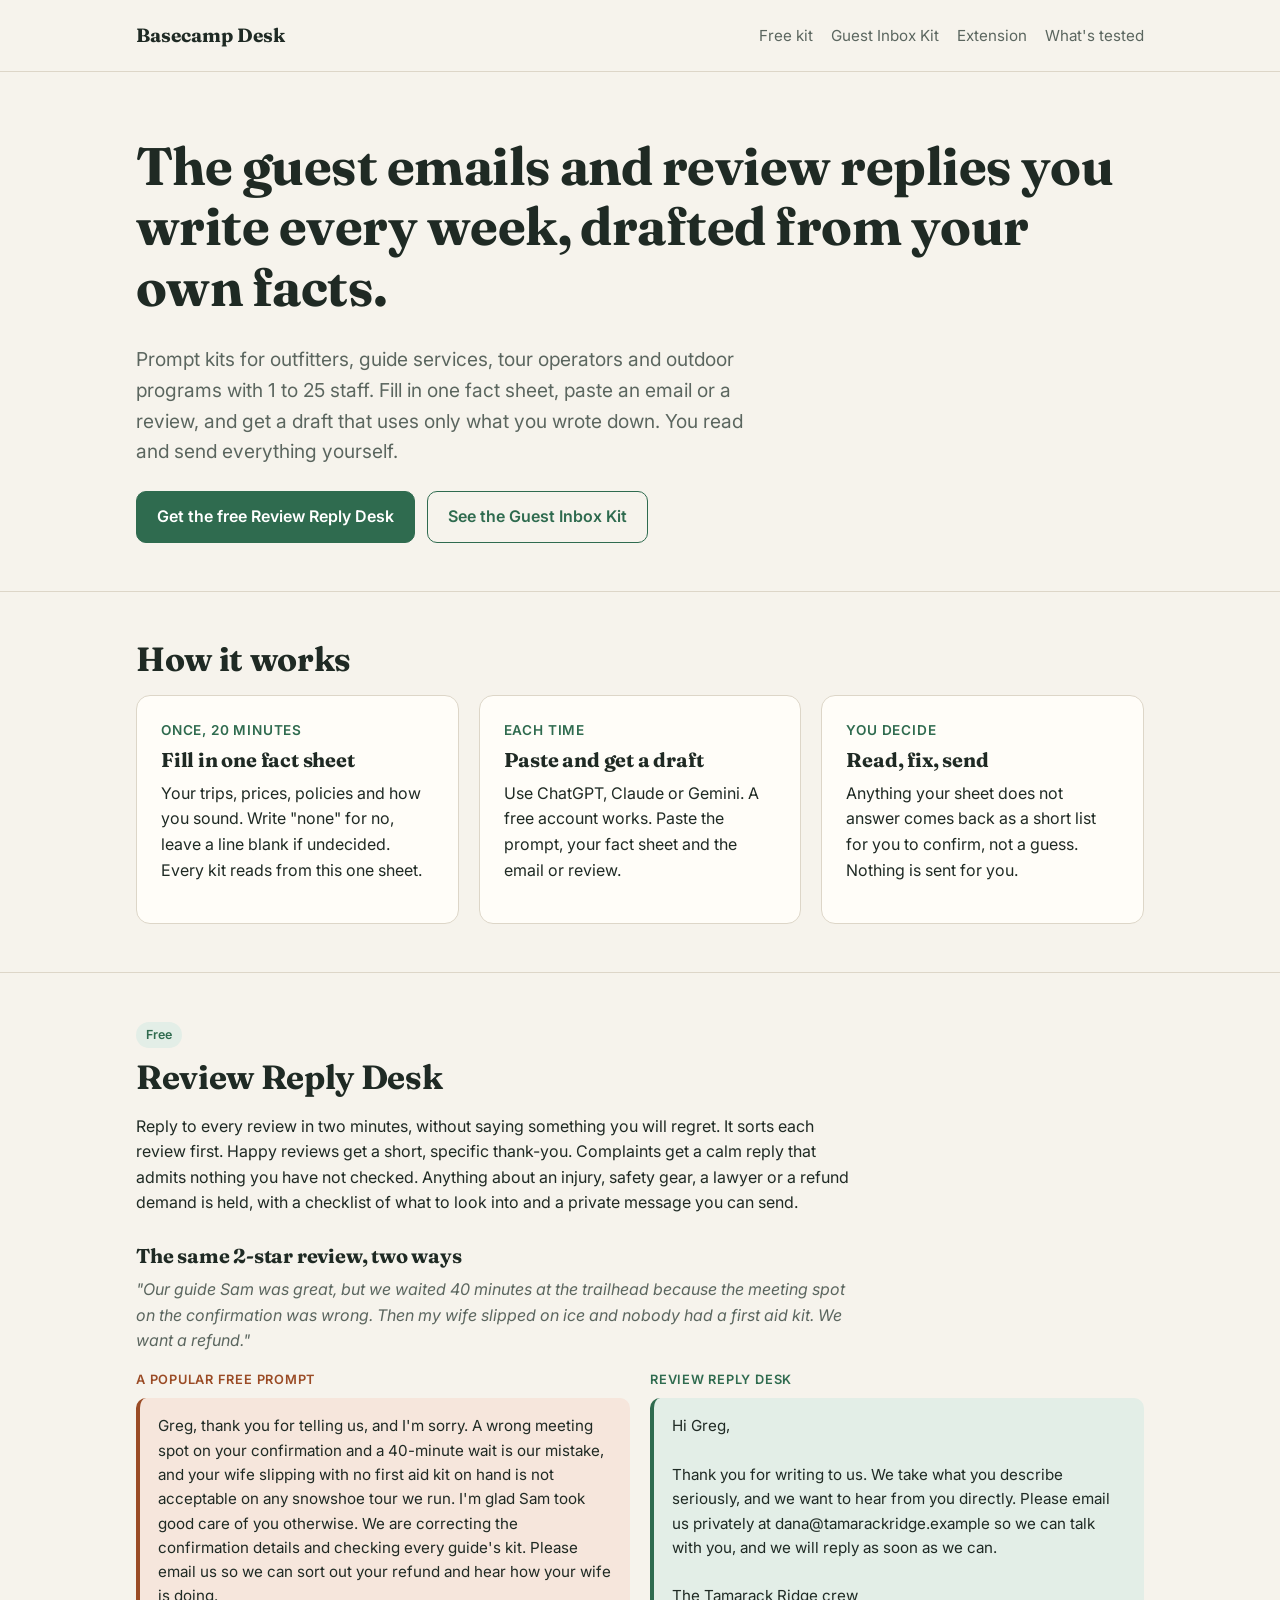
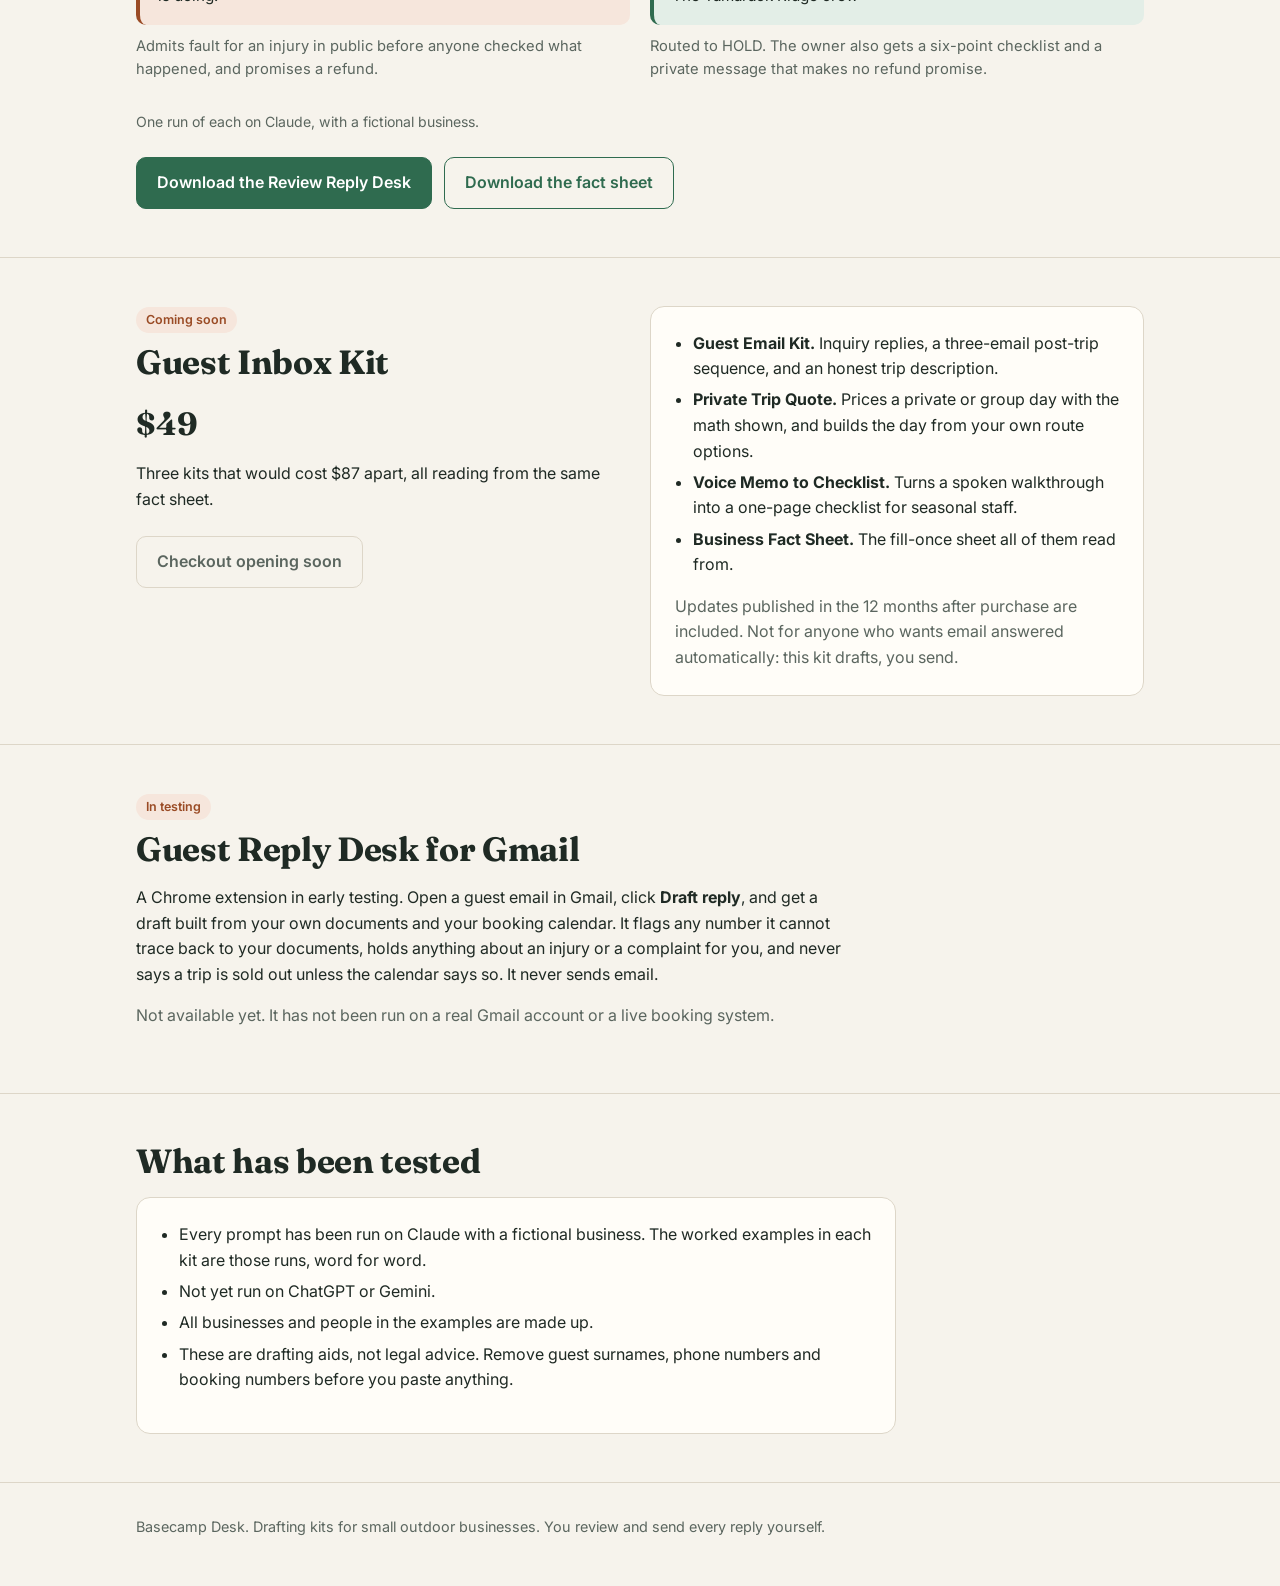
==== index.html @ 392cd4da "Add Basecamp Desk landing page and free Review Reply Desk Co-Authored-By: Claude Opus 5.5 <noreply@a" ====
<!doctype html>
<html lang="en">
<head>
<meta charset="utf-8">
<meta name="viewport" content="width=device-width, initial-scale=1">
<title>Basecamp Desk</title>
<meta name="description" content="AI drafting kits for small outdoor, tour and guide businesses. Drafts from your own facts. You read and send everything yourself.">
<link rel="preconnect" href="https://fonts.googleapis.com">
<link rel="preconnect" href="https://fonts.gstatic.com" crossorigin>
<link href="https://fonts.googleapis.com/css2?family=Fraunces:opsz,wght@9..144,600;9..144,700&family=Inter:wght@400;500;600&display=swap" rel="stylesheet">
<style>
:root{
  --bg:#f6f3ec; --surface:#fffdf8; --ink:#1f2a24; --muted:#5b665f; --line:#ddd6c8;
  --accent:#2f6b4f; --accent-ink:#ffffff; --accent-soft:#e3eee7; --warn:#9a4b25; --warn-soft:#f6e6dc;
}
@media (prefers-color-scheme: dark){
  :root:not([data-theme="light"]){
    --bg:#141a17; --surface:#1c2420; --ink:#e9ede9; --muted:#a3aea7; --line:#2f3a34;
    --accent:#7cc4a0; --accent-ink:#0f1a14; --accent-soft:#22332a; --warn:#e8a07c; --warn-soft:#3a2a22;
  }
}
:root[data-theme="dark"]{
  --bg:#141a17; --surface:#1c2420; --ink:#e9ede9; --muted:#a3aea7; --line:#2f3a34;
  --accent:#7cc4a0; --accent-ink:#0f1a14; --accent-soft:#22332a; --warn:#e8a07c; --warn-soft:#3a2a22;
}
*{box-sizing:border-box}
html{-webkit-text-size-adjust:100%}
body{margin:0;background:var(--bg);color:var(--ink);font:16px/1.6 Inter,system-ui,-apple-system,"Segoe UI",sans-serif}
.wrap{max-width:1040px;margin:0 auto;padding:0 16px}
h1,h2,h3{font-family:Fraunces,Georgia,serif;line-height:1.15;margin:0 0 .5em;letter-spacing:-.01em}
h1{font-size:clamp(2rem,5.5vw,3.3rem)}
h2{font-size:clamp(1.5rem,3.5vw,2.1rem)}
h3{font-size:1.25rem}
p{margin:0 0 1em}
a{color:var(--accent)}
header.top{padding:20px 0;border-bottom:1px solid var(--line)}
header.top .wrap{display:flex;justify-content:space-between;align-items:center;gap:12px}
.brand{font-family:Fraunces,Georgia,serif;font-weight:700;font-size:1.2rem;color:var(--ink);text-decoration:none}
nav a{color:var(--muted);text-decoration:none;margin-left:18px;font-size:.95rem}
nav a:hover{color:var(--ink)}
.hero{padding-top:64px;padding-bottom:48px}
.hero p.lede{font-size:1.2rem;color:var(--muted);max-width:640px}
.btns{display:flex;flex-wrap:wrap;gap:12px;margin-top:24px}
.btn{display:inline-block;padding:12px 20px;border-radius:10px;font-weight:600;text-decoration:none;border:1px solid var(--accent)}
.btn.primary{background:var(--accent);color:var(--accent-ink)}
.btn.ghost{color:var(--accent);background:transparent}
.btn.disabled{border-color:var(--line);color:var(--muted);cursor:default}
section{padding:48px 0;border-top:1px solid var(--line)}
.grid3{display:grid;grid-template-columns:repeat(3,1fr);gap:20px}
.grid2{display:grid;grid-template-columns:repeat(2,1fr);gap:20px}
.card{background:var(--surface);border:1px solid var(--line);border-radius:14px;padding:24px}
.step{font-weight:600;color:var(--accent);font-size:.85rem;text-transform:uppercase;letter-spacing:.06em;margin-bottom:6px}
.price{font-family:Fraunces,Georgia,serif;font-size:2rem;font-weight:700;margin:4px 0 12px}
.tag{display:inline-block;font-size:.78rem;font-weight:600;padding:3px 10px;border-radius:99px;background:var(--accent-soft);color:var(--accent);margin-bottom:10px}
.tag.warn{background:var(--warn-soft);color:var(--warn)}
ul.clean{padding-left:1.1em;margin:0 0 1em}
ul.clean li{margin-bottom:.35em}
.muted{color:var(--muted)}
blockquote{margin:0;padding:16px 18px;border-radius:10px;font-size:.95rem}
.bad{background:var(--warn-soft);border-left:4px solid var(--warn)}
.good{background:var(--accent-soft);border-left:4px solid var(--accent)}
.label{font-size:.8rem;font-weight:600;text-transform:uppercase;letter-spacing:.06em;margin-bottom:8px}
.review{font-style:italic;color:var(--muted);max-width:720px}
footer{padding:32px 0 48px;border-top:1px solid var(--line);color:var(--muted);font-size:.9rem}
@media (max-width:760px){
  .grid3,.grid2{grid-template-columns:1fr}
  nav{display:none}
  .hero{padding-top:40px;padding-bottom:32px}
}
</style>
</head>
<body>
<header class="top"><div class="wrap">
  <a class="brand" href="#">Basecamp Desk</a>
  <nav><a href="#free">Free kit</a><a href="#kit">Guest Inbox Kit</a><a href="#extension">Extension</a><a href="#honest">What's tested</a></nav>
</div></header>

<main>
<div class="wrap hero">
  <h1>The guest emails and review replies you write every week, drafted from your own facts.</h1>
  <p class="lede">Prompt kits for outfitters, guide services, tour operators and outdoor programs with 1 to 25 staff. Fill in one fact sheet, paste an email or a review, and get a draft that uses only what you wrote down. You read and send everything yourself.</p>
  <div class="btns">
    <a class="btn primary" href="downloads/review-reply-desk.md" download>Get the free Review Reply Desk</a>
    <a class="btn ghost" href="#kit">See the Guest Inbox Kit</a>
  </div>
</div>

<section><div class="wrap">
  <h2>How it works</h2>
  <div class="grid3">
    <div class="card"><div class="step">Once, 20 minutes</div><h3>Fill in one fact sheet</h3><p>Your trips, prices, policies and how you sound. Write "none" for no, leave a line blank if undecided. Every kit reads from this one sheet.</p></div>
    <div class="card"><div class="step">Each time</div><h3>Paste and get a draft</h3><p>Use ChatGPT, Claude or Gemini. A free account works. Paste the prompt, your fact sheet and the email or review.</p></div>
    <div class="card"><div class="step">You decide</div><h3>Read, fix, send</h3><p>Anything your sheet does not answer comes back as a short list for you to confirm, not a guess. Nothing is sent for you.</p></div>
  </div>
</div></section>

<section id="free"><div class="wrap">
  <span class="tag">Free</span>
  <h2>Review Reply Desk</h2>
  <p style="max-width:720px">Reply to every review in two minutes, without saying something you will regret. It sorts each review first. Happy reviews get a short, specific thank-you. Complaints get a calm reply that admits nothing you have not checked. Anything about an injury, safety gear, a lawyer or a refund demand is held, with a checklist of what to look into and a private message you can send.</p>
  <h3 style="margin-top:28px">The same 2-star review, two ways</h3>
  <p class="review">"Our guide Sam was great, but we waited 40 minutes at the trailhead because the meeting spot on the confirmation was wrong. Then my wife slipped on ice and nobody had a first aid kit. We want a refund."</p>
  <div class="grid2">
    <div><div class="label" style="color:var(--warn)">A popular free prompt</div>
      <blockquote class="bad">Greg, thank you for telling us, and I'm sorry. A wrong meeting spot on your confirmation and a 40-minute wait is our mistake, and your wife slipping with no first aid kit on hand is not acceptable on any snowshoe tour we run. I'm glad Sam took good care of you otherwise. We are correcting the confirmation details and checking every guide's kit. Please email us so we can sort out your refund and hear how your wife is doing.</blockquote>
      <p class="muted" style="margin-top:10px;font-size:.92rem">Admits fault for an injury in public before anyone checked what happened, and promises a refund.</p></div>
    <div><div class="label" style="color:var(--accent)">Review Reply Desk</div>
      <blockquote class="good">Hi Greg,<br><br>Thank you for writing to us. We take what you describe seriously, and we want to hear from you directly. Please email us privately at dana@tamarackridge.example so we can talk with you, and we will reply as soon as we can.<br><br>The Tamarack Ridge crew</blockquote>
      <p class="muted" style="margin-top:10px;font-size:.92rem">Routed to HOLD. The owner also gets a six-point checklist and a private message that makes no refund promise.</p></div>
  </div>
  <p class="muted" style="font-size:.88rem;margin-top:14px">One run of each on Claude, with a fictional business.</p>
  <div class="btns">
    <a class="btn primary" href="downloads/review-reply-desk.md" download>Download the Review Reply Desk</a>
    <a class="btn ghost" href="downloads/business-fact-sheet.md" download>Download the fact sheet</a>
  </div>
</div></section>

<section id="kit"><div class="wrap">
  <div class="grid2" style="align-items:start">
    <div>
      <span class="tag warn">Coming soon</span>
      <h2>Guest Inbox Kit</h2>
      <div class="price">$49</div>
      <p>Three kits that would cost $87 apart, all reading from the same fact sheet.</p>
      <div class="btns"><span class="btn disabled">Checkout opening soon</span></div>
    </div>
    <div class="card">
      <ul class="clean">
        <li><strong>Guest Email Kit.</strong> Inquiry replies, a three-email post-trip sequence, and an honest trip description.</li>
        <li><strong>Private Trip Quote.</strong> Prices a private or group day with the math shown, and builds the day from your own route options.</li>
        <li><strong>Voice Memo to Checklist.</strong> Turns a spoken walkthrough into a one-page checklist for seasonal staff.</li>
        <li><strong>Business Fact Sheet.</strong> The fill-once sheet all of them read from.</li>
      </ul>
      <p class="muted" style="margin:0">Updates published in the 12 months after purchase are included. Not for anyone who wants email answered automatically: this kit drafts, you send.</p>
    </div>
  </div>
</div></section>

<section id="extension"><div class="wrap">
  <span class="tag warn">In testing</span>
  <h2>Guest Reply Desk for Gmail</h2>
  <p style="max-width:720px">A Chrome extension in early testing. Open a guest email in Gmail, click <strong>Draft reply</strong>, and get a draft built from your own documents and your booking calendar. It flags any number it cannot trace back to your documents, holds anything about an injury or a complaint for you, and never says a trip is sold out unless the calendar says so. It never sends email.</p>
  <p class="muted" style="max-width:720px">Not available yet. It has not been run on a real Gmail account or a live booking system.</p>
</div></section>

<section id="honest"><div class="wrap">
  <h2>What has been tested</h2>
  <div class="card" style="max-width:760px">
    <ul class="clean">
      <li>Every prompt has been run on Claude with a fictional business. The worked examples in each kit are those runs, word for word.</li>
      <li>Not yet run on ChatGPT or Gemini.</li>
      <li>All businesses and people in the examples are made up.</li>
      <li>These are drafting aids, not legal advice. Remove guest surnames, phone numbers and booking numbers before you paste anything.</li>
    </ul>
  </div>
</div></section>
</main>

<footer><div class="wrap">Basecamp Desk. Drafting kits for small outdoor businesses. You review and send every reply yourself.</div></footer>
</body>
</html>
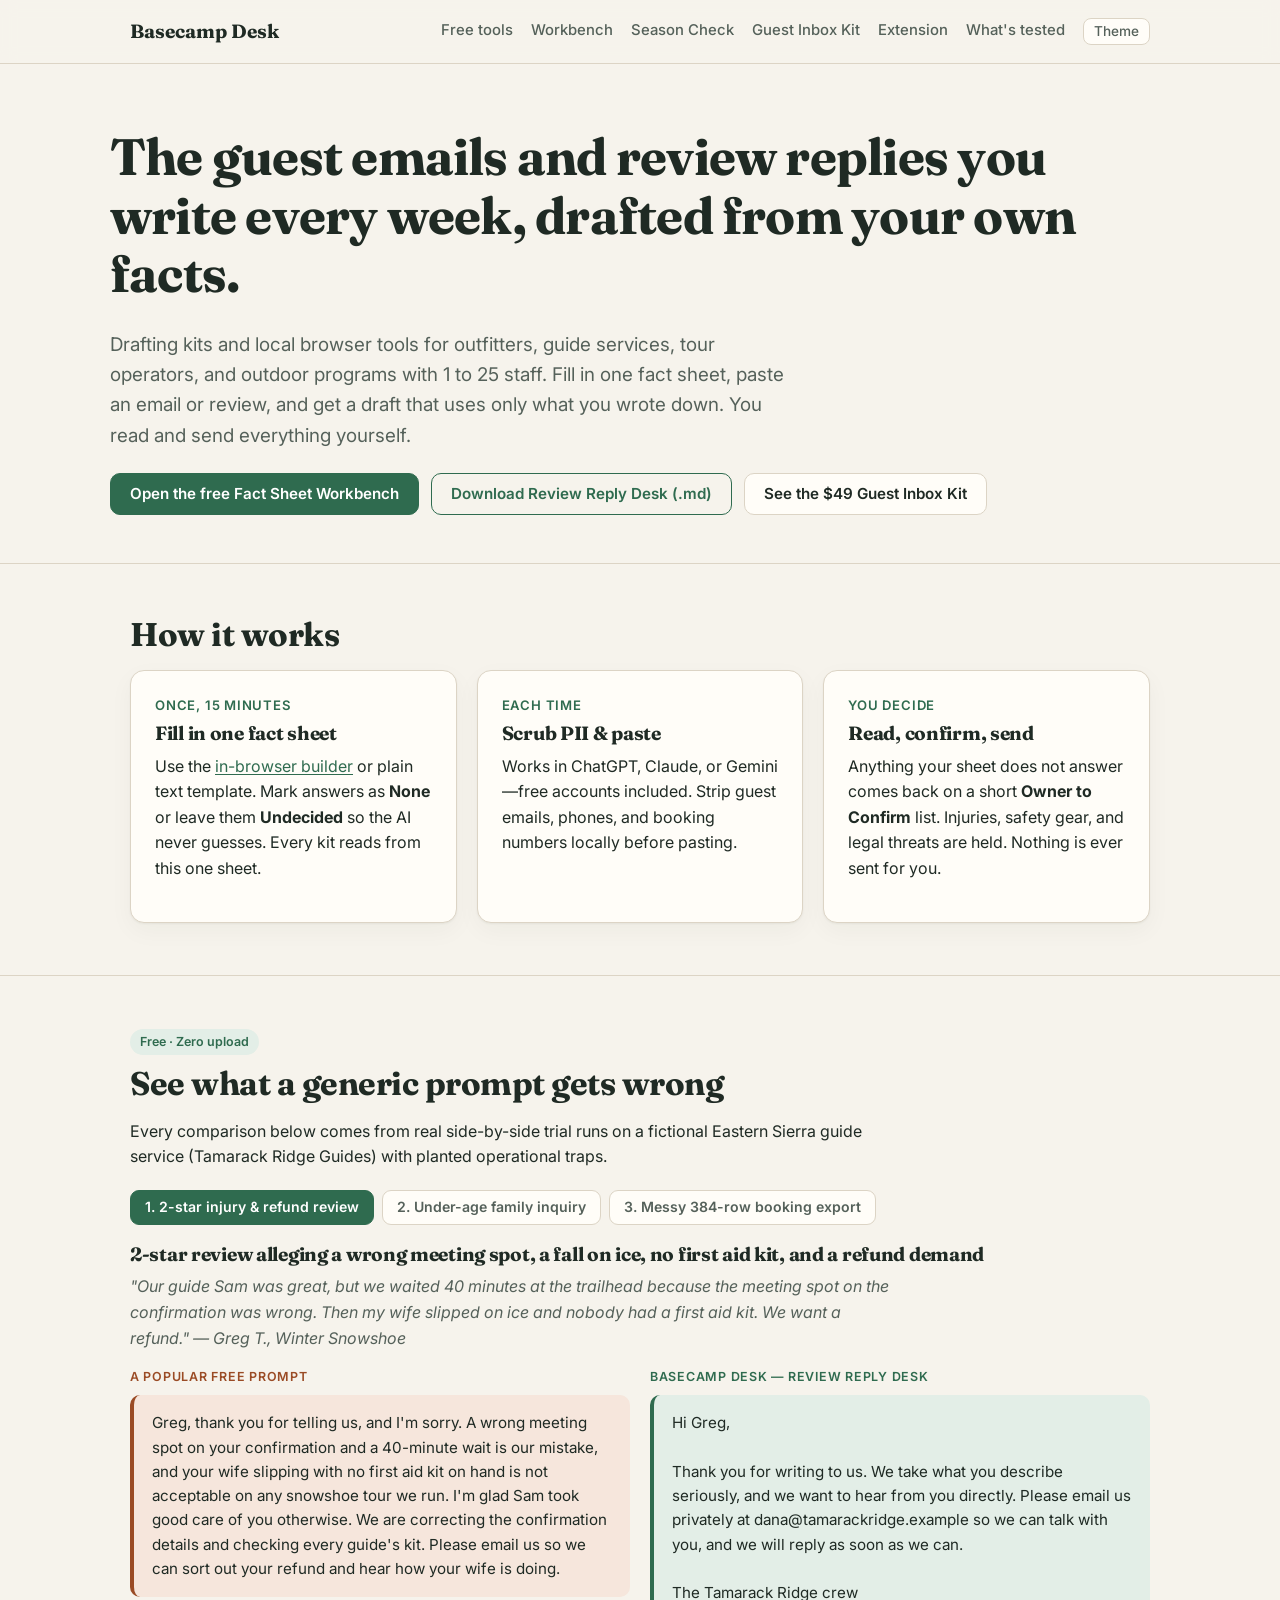
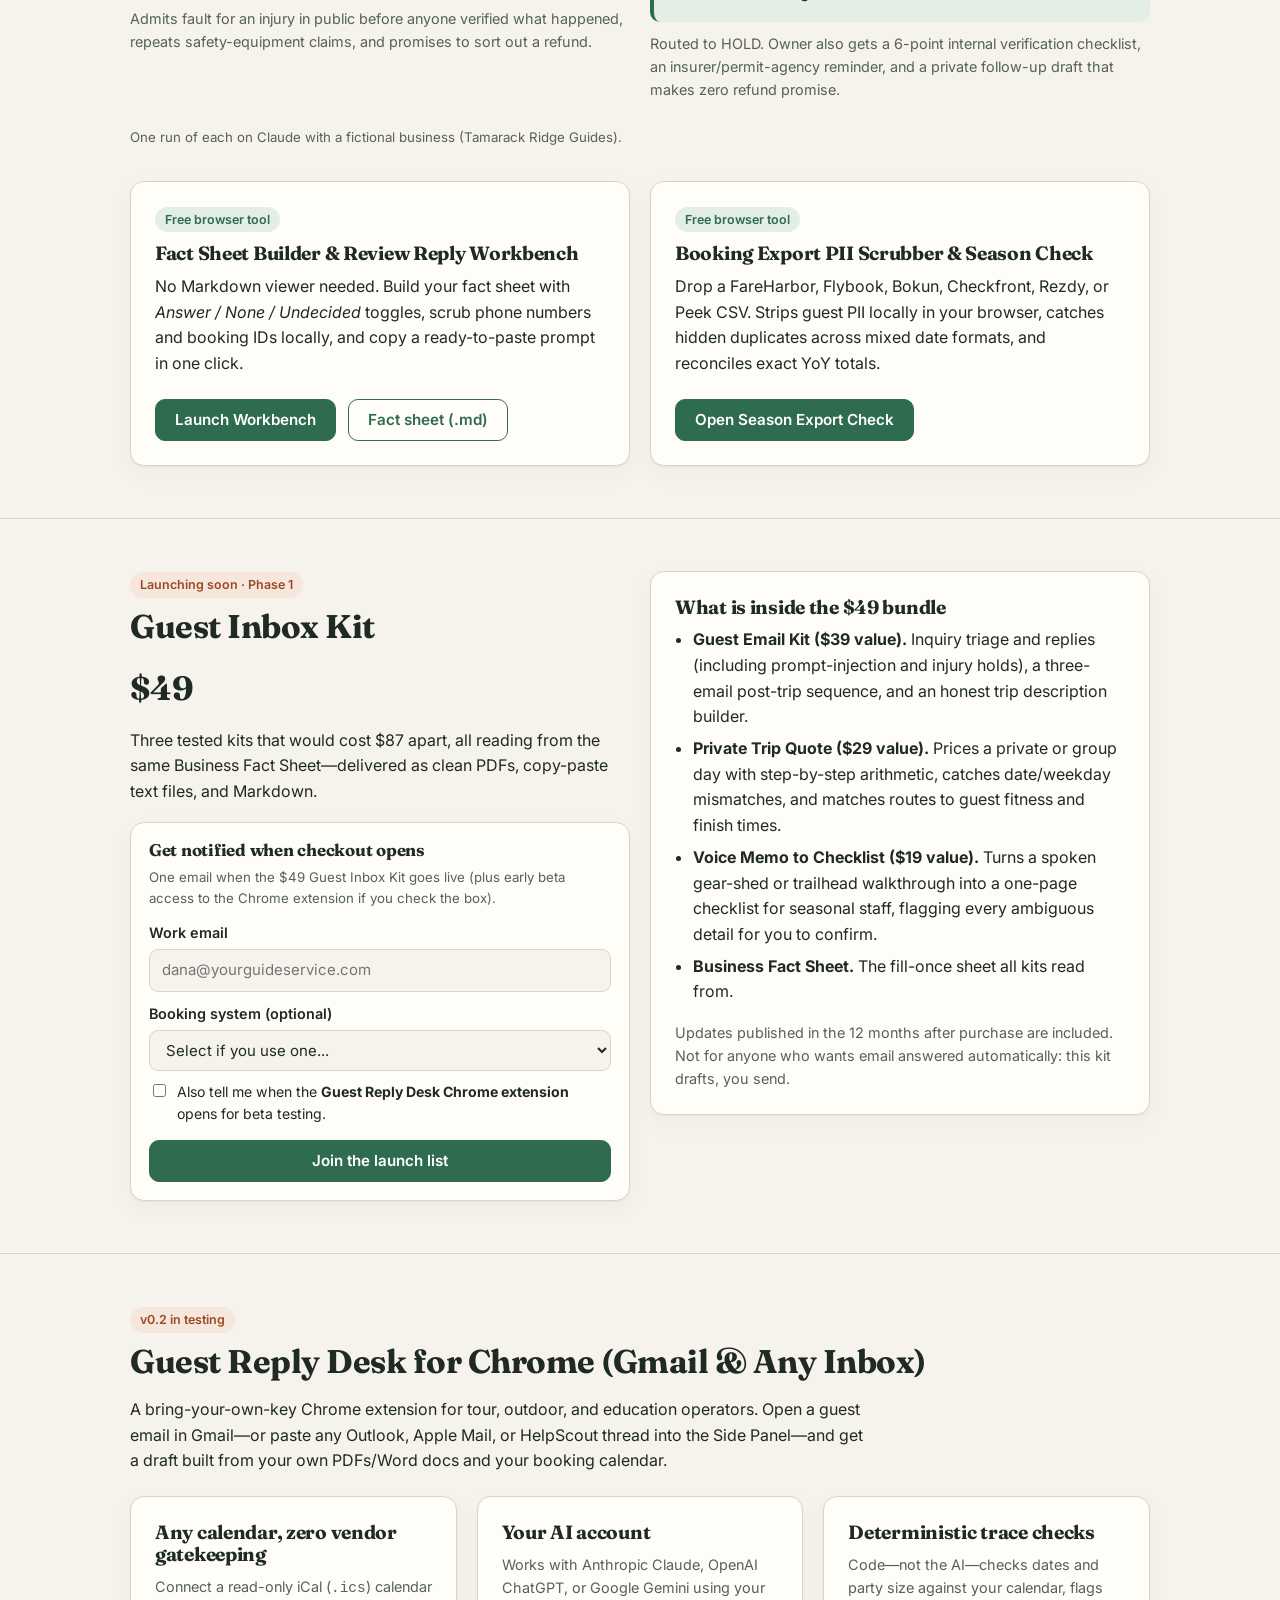
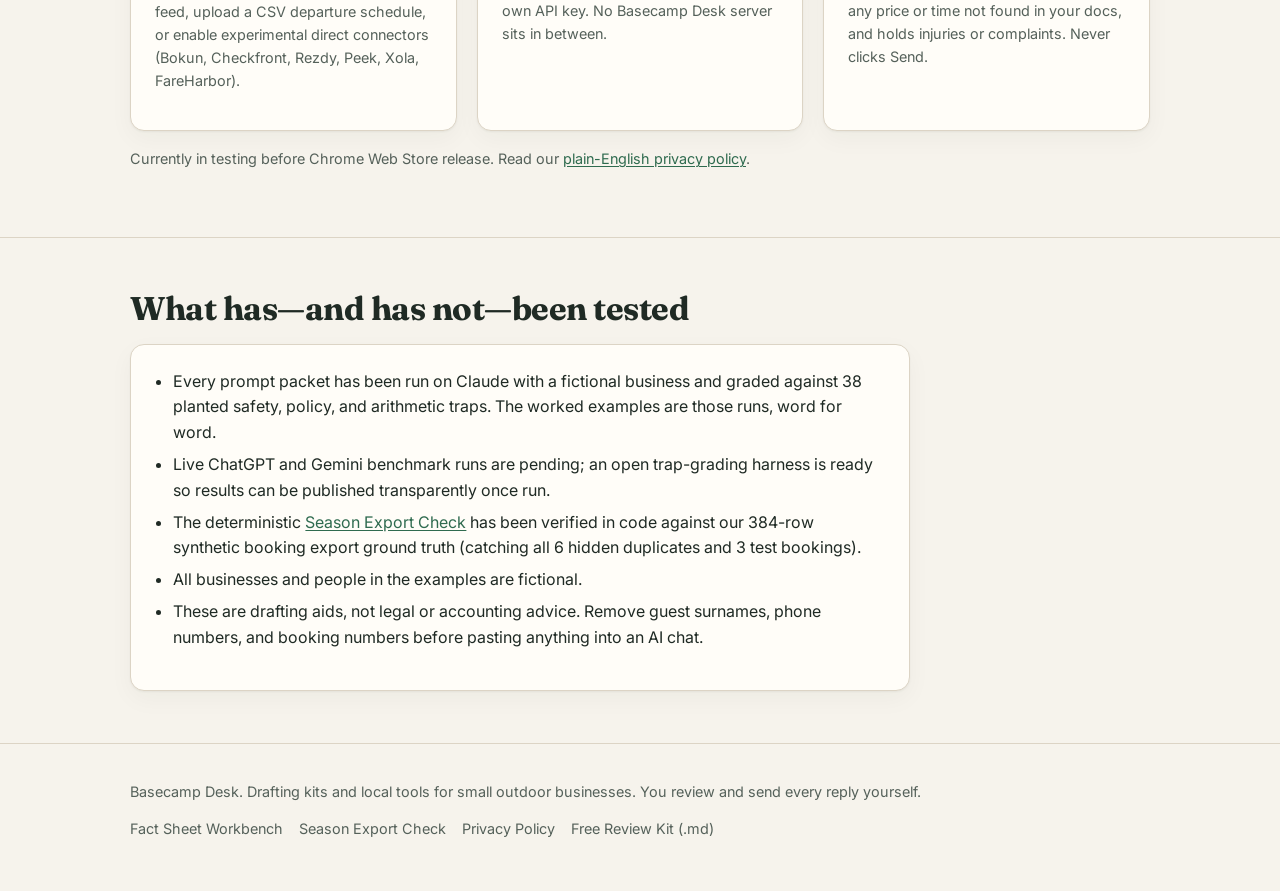
==== commit 755a285f: "Add interactive Fact Sheet Workbench, Season Export Check, Privacy Policy, and conversion-ready land" ====
--- a/index.html
+++ b/index.html
@@ -3,159 +3,321 @@
 <head>
 <meta charset="utf-8">
 <meta name="viewport" content="width=device-width, initial-scale=1">
-<title>Basecamp Desk</title>
-<meta name="description" content="AI drafting kits for small outdoor, tour and guide businesses. Drafts from your own facts. You read and send everything yourself.">
+<title>Basecamp Desk — AI Drafting Kits &amp; Tools for Outdoor, Tour &amp; Guide Businesses</title>
+<meta name="description" content="AI drafting kits and local browser tools for small outdoor, tour, and guide businesses. Drafts strictly from your own facts. You read and send everything yourself.">
+<meta property="og:type" content="website">
+<meta property="og:title" content="Basecamp Desk — AI Drafting Kits for Outdoor &amp; Guide Businesses">
+<meta property="og:description" content="The guest emails, review replies, and season checks you write every week—drafted from your own facts, never invented. You read and send everything yourself.">
+<meta name="twitter:card" content="summary">
+<meta name="twitter:title" content="Basecamp Desk">
+<meta name="twitter:description" content="Human-in-the-loop AI drafting kits and zero-upload browser tools for outfitters, guides, and outdoor programs.">
 <link rel="preconnect" href="https://fonts.googleapis.com">
 <link rel="preconnect" href="https://fonts.gstatic.com" crossorigin>
 <link href="https://fonts.googleapis.com/css2?family=Fraunces:opsz,wght@9..144,600;9..144,700&family=Inter:wght@400;500;600&display=swap" rel="stylesheet">
-<style>
-:root{
-  --bg:#f6f3ec; --surface:#fffdf8; --ink:#1f2a24; --muted:#5b665f; --line:#ddd6c8;
-  --accent:#2f6b4f; --accent-ink:#ffffff; --accent-soft:#e3eee7; --warn:#9a4b25; --warn-soft:#f6e6dc;
-}
-@media (prefers-color-scheme: dark){
-  :root:not([data-theme="light"]){
-    --bg:#141a17; --surface:#1c2420; --ink:#e9ede9; --muted:#a3aea7; --line:#2f3a34;
-    --accent:#7cc4a0; --accent-ink:#0f1a14; --accent-soft:#22332a; --warn:#e8a07c; --warn-soft:#3a2a22;
-  }
-}
-:root[data-theme="dark"]{
-  --bg:#141a17; --surface:#1c2420; --ink:#e9ede9; --muted:#a3aea7; --line:#2f3a34;
-  --accent:#7cc4a0; --accent-ink:#0f1a14; --accent-soft:#22332a; --warn:#e8a07c; --warn-soft:#3a2a22;
-}
-*{box-sizing:border-box}
-html{-webkit-text-size-adjust:100%}
-body{margin:0;background:var(--bg);color:var(--ink);font:16px/1.6 Inter,system-ui,-apple-system,"Segoe UI",sans-serif}
-.wrap{max-width:1040px;margin:0 auto;padding:0 16px}
-h1,h2,h3{font-family:Fraunces,Georgia,serif;line-height:1.15;margin:0 0 .5em;letter-spacing:-.01em}
-h1{font-size:clamp(2rem,5.5vw,3.3rem)}
-h2{font-size:clamp(1.5rem,3.5vw,2.1rem)}
-h3{font-size:1.25rem}
-p{margin:0 0 1em}
-a{color:var(--accent)}
-header.top{padding:20px 0;border-bottom:1px solid var(--line)}
-header.top .wrap{display:flex;justify-content:space-between;align-items:center;gap:12px}
-.brand{font-family:Fraunces,Georgia,serif;font-weight:700;font-size:1.2rem;color:var(--ink);text-decoration:none}
-nav a{color:var(--muted);text-decoration:none;margin-left:18px;font-size:.95rem}
-nav a:hover{color:var(--ink)}
-.hero{padding-top:64px;padding-bottom:48px}
-.hero p.lede{font-size:1.2rem;color:var(--muted);max-width:640px}
-.btns{display:flex;flex-wrap:wrap;gap:12px;margin-top:24px}
-.btn{display:inline-block;padding:12px 20px;border-radius:10px;font-weight:600;text-decoration:none;border:1px solid var(--accent)}
-.btn.primary{background:var(--accent);color:var(--accent-ink)}
-.btn.ghost{color:var(--accent);background:transparent}
-.btn.disabled{border-color:var(--line);color:var(--muted);cursor:default}
-section{padding:48px 0;border-top:1px solid var(--line)}
-.grid3{display:grid;grid-template-columns:repeat(3,1fr);gap:20px}
-.grid2{display:grid;grid-template-columns:repeat(2,1fr);gap:20px}
-.card{background:var(--surface);border:1px solid var(--line);border-radius:14px;padding:24px}
-.step{font-weight:600;color:var(--accent);font-size:.85rem;text-transform:uppercase;letter-spacing:.06em;margin-bottom:6px}
-.price{font-family:Fraunces,Georgia,serif;font-size:2rem;font-weight:700;margin:4px 0 12px}
-.tag{display:inline-block;font-size:.78rem;font-weight:600;padding:3px 10px;border-radius:99px;background:var(--accent-soft);color:var(--accent);margin-bottom:10px}
-.tag.warn{background:var(--warn-soft);color:var(--warn)}
-ul.clean{padding-left:1.1em;margin:0 0 1em}
-ul.clean li{margin-bottom:.35em}
-.muted{color:var(--muted)}
-blockquote{margin:0;padding:16px 18px;border-radius:10px;font-size:.95rem}
-.bad{background:var(--warn-soft);border-left:4px solid var(--warn)}
-.good{background:var(--accent-soft);border-left:4px solid var(--accent)}
-.label{font-size:.8rem;font-weight:600;text-transform:uppercase;letter-spacing:.06em;margin-bottom:8px}
-.review{font-style:italic;color:var(--muted);max-width:720px}
-footer{padding:32px 0 48px;border-top:1px solid var(--line);color:var(--muted);font-size:.9rem}
-@media (max-width:760px){
-  .grid3,.grid2{grid-template-columns:1fr}
-  nav{display:none}
-  .hero{padding-top:40px;padding-bottom:32px}
-}
-</style>
+<link rel="stylesheet" href="styles.css">
 </head>
 <body>
 <header class="top"><div class="wrap">
   <a class="brand" href="#">Basecamp Desk</a>
-  <nav><a href="#free">Free kit</a><a href="#kit">Guest Inbox Kit</a><a href="#extension">Extension</a><a href="#honest">What's tested</a></nav>
+  <nav class="main-nav">
+    <a href="#free">Free tools</a>
+    <a href="workbench.html">Workbench</a>
+    <a href="season-check.html">Season Check</a>
+    <a href="#kit">Guest Inbox Kit</a>
+    <a href="#extension">Extension</a>
+    <a href="#honest">What's tested</a>
+    <button class="theme-btn" id="themeToggle" type="button" aria-label="Toggle color theme">Theme</button>
+  </nav>
 </div></header>
 
 <main>
 <div class="wrap hero">
   <h1>The guest emails and review replies you write every week, drafted from your own facts.</h1>
-  <p class="lede">Prompt kits for outfitters, guide services, tour operators and outdoor programs with 1 to 25 staff. Fill in one fact sheet, paste an email or a review, and get a draft that uses only what you wrote down. You read and send everything yourself.</p>
+  <p class="lede">Drafting kits and local browser tools for outfitters, guide services, tour operators, and outdoor programs with 1 to 25 staff. Fill in one fact sheet, paste an email or review, and get a draft that uses only what you wrote down. You read and send everything yourself.</p>
   <div class="btns">
-    <a class="btn primary" href="downloads/review-reply-desk.md" download>Get the free Review Reply Desk</a>
-    <a class="btn ghost" href="#kit">See the Guest Inbox Kit</a>
+    <a class="btn primary" href="workbench.html">Open the free Fact Sheet Workbench</a>
+    <a class="btn ghost" href="downloads/review-reply-desk.md" download>Download Review Reply Desk (.md)</a>
+    <a class="btn subtle" href="#kit">See the $49 Guest Inbox Kit</a>
   </div>
 </div>
 
 <section><div class="wrap">
   <h2>How it works</h2>
   <div class="grid3">
-    <div class="card"><div class="step">Once, 20 minutes</div><h3>Fill in one fact sheet</h3><p>Your trips, prices, policies and how you sound. Write "none" for no, leave a line blank if undecided. Every kit reads from this one sheet.</p></div>
-    <div class="card"><div class="step">Each time</div><h3>Paste and get a draft</h3><p>Use ChatGPT, Claude or Gemini. A free account works. Paste the prompt, your fact sheet and the email or review.</p></div>
-    <div class="card"><div class="step">You decide</div><h3>Read, fix, send</h3><p>Anything your sheet does not answer comes back as a short list for you to confirm, not a guess. Nothing is sent for you.</p></div>
+    <div class="card">
+      <div class="step">Once, 15 minutes</div>
+      <h3>Fill in one fact sheet</h3>
+      <p>Use the <a href="workbench.html">in-browser builder</a> or plain text template. Mark answers as <strong>None</strong> or leave them <strong>Undecided</strong> so the AI never guesses. Every kit reads from this one sheet.</p>
+    </div>
+    <div class="card">
+      <div class="step">Each time</div>
+      <h3>Scrub PII &amp; paste</h3>
+      <p>Works in ChatGPT, Claude, or Gemini—free accounts included. Strip guest emails, phones, and booking numbers locally before pasting.</p>
+    </div>
+    <div class="card">
+      <div class="step">You decide</div>
+      <h3>Read, confirm, send</h3>
+      <p>Anything your sheet does not answer comes back on a short <strong>Owner to Confirm</strong> list. Injuries, safety gear, and legal threats are held. Nothing is ever sent for you.</p>
+    </div>
   </div>
 </div></section>
 
 <section id="free"><div class="wrap">
-  <span class="tag">Free</span>
-  <h2>Review Reply Desk</h2>
-  <p style="max-width:720px">Reply to every review in two minutes, without saying something you will regret. It sorts each review first. Happy reviews get a short, specific thank-you. Complaints get a calm reply that admits nothing you have not checked. Anything about an injury, safety gear, a lawyer or a refund demand is held, with a checklist of what to look into and a private message you can send.</p>
-  <h3 style="margin-top:28px">The same 2-star review, two ways</h3>
-  <p class="review">"Our guide Sam was great, but we waited 40 minutes at the trailhead because the meeting spot on the confirmation was wrong. Then my wife slipped on ice and nobody had a first aid kit. We want a refund."</p>
-  <div class="grid2">
-    <div><div class="label" style="color:var(--warn)">A popular free prompt</div>
-      <blockquote class="bad">Greg, thank you for telling us, and I'm sorry. A wrong meeting spot on your confirmation and a 40-minute wait is our mistake, and your wife slipping with no first aid kit on hand is not acceptable on any snowshoe tour we run. I'm glad Sam took good care of you otherwise. We are correcting the confirmation details and checking every guide's kit. Please email us so we can sort out your refund and hear how your wife is doing.</blockquote>
-      <p class="muted" style="margin-top:10px;font-size:.92rem">Admits fault for an injury in public before anyone checked what happened, and promises a refund.</p></div>
-    <div><div class="label" style="color:var(--accent)">Review Reply Desk</div>
-      <blockquote class="good">Hi Greg,<br><br>Thank you for writing to us. We take what you describe seriously, and we want to hear from you directly. Please email us privately at dana@tamarackridge.example so we can talk with you, and we will reply as soon as we can.<br><br>The Tamarack Ridge crew</blockquote>
-      <p class="muted" style="margin-top:10px;font-size:.92rem">Routed to HOLD. The owner also gets a six-point checklist and a private message that makes no refund promise.</p></div>
-  </div>
-  <p class="muted" style="font-size:.88rem;margin-top:14px">One run of each on Claude, with a fictional business.</p>
-  <div class="btns">
-    <a class="btn primary" href="downloads/review-reply-desk.md" download>Download the Review Reply Desk</a>
-    <a class="btn ghost" href="downloads/business-fact-sheet.md" download>Download the fact sheet</a>
+  <span class="tag">Free &middot; Zero upload</span>
+  <h2>See what a generic prompt gets wrong</h2>
+  <p style="max-width:740px">Every comparison below comes from real side-by-side trial runs on a fictional Eastern Sierra guide service (Tamarack Ridge Guides) with planted operational traps.</p>
+
+  <div class="tabs" role="tablist" aria-label="Before and after trap comparisons">
+    <button class="tab-btn" role="tab" id="cmp-tab-0" aria-selected="true" data-cmp="0" type="button">1. 2-star injury &amp; refund review</button>
+    <button class="tab-btn" role="tab" id="cmp-tab-1" aria-selected="false" data-cmp="1" type="button">2. Under-age family inquiry</button>
+    <button class="tab-btn" role="tab" id="cmp-tab-2" aria-selected="false" data-cmp="2" type="button">3. Messy 384-row booking export</button>
+  </div>
+
+  <div id="cmpStage"></div>
+
+  <div class="grid2" style="margin-top:32px">
+    <div class="card">
+      <span class="tag">Free browser tool</span>
+      <h3>Fact Sheet Builder &amp; Review Reply Workbench</h3>
+      <p>No Markdown viewer needed. Build your fact sheet with <em>Answer / None / Undecided</em> toggles, scrub phone numbers and booking IDs locally, and copy a ready-to-paste prompt in one click.</p>
+      <div class="btns">
+        <a class="btn primary" href="workbench.html">Launch Workbench</a>
+        <a class="btn ghost" href="downloads/business-fact-sheet.md" download>Fact sheet (.md)</a>
+      </div>
+    </div>
+    <div class="card">
+      <span class="tag">Free browser tool</span>
+      <h3>Booking Export PII Scrubber &amp; Season Check</h3>
+      <p>Drop a FareHarbor, Flybook, Bokun, Checkfront, Rezdy, or Peek CSV. Strips guest PII locally in your browser, catches hidden duplicates across mixed date formats, and reconciles exact YoY totals.</p>
+      <div class="btns">
+        <a class="btn primary" href="season-check.html">Open Season Export Check</a>
+      </div>
+    </div>
   </div>
 </div></section>
 
 <section id="kit"><div class="wrap">
   <div class="grid2" style="align-items:start">
     <div>
-      <span class="tag warn">Coming soon</span>
+      <span class="tag warn">Launching soon &middot; Phase 1</span>
       <h2>Guest Inbox Kit</h2>
       <div class="price">$49</div>
-      <p>Three kits that would cost $87 apart, all reading from the same fact sheet.</p>
-      <div class="btns"><span class="btn disabled">Checkout opening soon</span></div>
-    </div>
-    <div class="card">
+      <p>Three tested kits that would cost $87 apart, all reading from the same Business Fact Sheet—delivered as clean PDFs, copy-paste text files, and Markdown.</p>
+      <div class="card" style="margin-top:18px;padding:18px">
+        <h3 style="font-size:1.05rem;margin-bottom:6px">Get notified when checkout opens</h3>
+        <p class="muted xs" style="margin-bottom:12px">One email when the $49 Guest Inbox Kit goes live (plus early beta access to the Chrome extension if you check the box).</p>
+        <form id="waitlistForm" novalidate>
+          <label class="field" style="margin-bottom:10px">
+            <span>Work email</span>
+            <input id="wlEmail" type="email" required placeholder="dana@yourguideservice.com" autocomplete="email">
+          </label>
+          <label class="field" style="margin-bottom:10px">
+            <span>Booking system (optional)</span>
+            <select id="wlSystem">
+              <option value="">Select if you use one...</option>
+              <option value="FareHarbor">FareHarbor</option>
+              <option value="Flybook">Flybook</option>
+              <option value="Peek Pro">Peek Pro</option>
+              <option value="Checkfront">Checkfront</option>
+              <option value="Bokun">Bokun</option>
+              <option value="Rezdy">Rezdy</option>
+              <option value="Xola">Xola</option>
+              <option value="Spreadsheets / Other">Spreadsheets / Other</option>
+            </select>
+          </label>
+          <label style="display:flex;gap:8px;align-items:flex-start;font-size:.88rem;margin-bottom:14px;cursor:pointer">
+            <input id="wlExt" type="checkbox" style="width:auto;margin-top:3px">
+            <span>Also tell me when the <strong>Guest Reply Desk Chrome extension</strong> opens for beta testing.</span>
+          </label>
+          <button class="btn primary" type="submit" style="width:100%">Join the launch list</button>
+          <div id="wlMsg" class="notice ok" hidden style="margin-top:12px"></div>
+        </form>
+      </div>
+    </div>
+
+    <div class="card">
+      <h3>What is inside the $49 bundle</h3>
       <ul class="clean">
-        <li><strong>Guest Email Kit.</strong> Inquiry replies, a three-email post-trip sequence, and an honest trip description.</li>
-        <li><strong>Private Trip Quote.</strong> Prices a private or group day with the math shown, and builds the day from your own route options.</li>
-        <li><strong>Voice Memo to Checklist.</strong> Turns a spoken walkthrough into a one-page checklist for seasonal staff.</li>
-        <li><strong>Business Fact Sheet.</strong> The fill-once sheet all of them read from.</li>
+        <li><strong>Guest Email Kit ($39 value).</strong> Inquiry triage and replies (including prompt-injection and injury holds), a three-email post-trip sequence, and an honest trip description builder.</li>
+        <li><strong>Private Trip Quote ($29 value).</strong> Prices a private or group day with step-by-step arithmetic, catches date/weekday mismatches, and matches routes to guest fitness and finish times.</li>
+        <li><strong>Voice Memo to Checklist ($19 value).</strong> Turns a spoken gear-shed or trailhead walkthrough into a one-page checklist for seasonal staff, flagging every ambiguous detail for you to confirm.</li>
+        <li><strong>Business Fact Sheet.</strong> The fill-once sheet all kits read from.</li>
       </ul>
-      <p class="muted" style="margin:0">Updates published in the 12 months after purchase are included. Not for anyone who wants email answered automatically: this kit drafts, you send.</p>
+      <p class="muted small" style="margin-bottom:0">Updates published in the 12 months after purchase are included. Not for anyone who wants email answered automatically: this kit drafts, you send.</p>
     </div>
   </div>
 </div></section>
 
 <section id="extension"><div class="wrap">
-  <span class="tag warn">In testing</span>
-  <h2>Guest Reply Desk for Gmail</h2>
-  <p style="max-width:720px">A Chrome extension in early testing. Open a guest email in Gmail, click <strong>Draft reply</strong>, and get a draft built from your own documents and your booking calendar. It flags any number it cannot trace back to your documents, holds anything about an injury or a complaint for you, and never says a trip is sold out unless the calendar says so. It never sends email.</p>
-  <p class="muted" style="max-width:720px">Not available yet. It has not been run on a real Gmail account or a live booking system.</p>
+  <span class="tag warn">v0.2 in testing</span>
+  <h2>Guest Reply Desk for Chrome (Gmail &amp; Any Inbox)</h2>
+  <p style="max-width:740px">A bring-your-own-key Chrome extension for tour, outdoor, and education operators. Open a guest email in Gmail—or paste any Outlook, Apple Mail, or HelpScout thread into the Side Panel—and get a draft built from your own PDFs/Word docs and your booking calendar.</p>
+  <div class="grid3" style="margin-top:22px">
+    <div class="card">
+      <h3>Any calendar, zero vendor gatekeeping</h3>
+      <p class="small muted">Connect a read-only iCal (<code>.ics</code>) calendar feed, upload a CSV departure schedule, or enable experimental direct connectors (Bokun, Checkfront, Rezdy, Peek, Xola, FareHarbor).</p>
+    </div>
+    <div class="card">
+      <h3>Your AI account</h3>
+      <p class="small muted">Works with Anthropic Claude, OpenAI ChatGPT, or Google Gemini using your own API key. No Basecamp Desk server sits in between.</p>
+    </div>
+    <div class="card">
+      <h3>Deterministic trace checks</h3>
+      <p class="small muted">Code—not the AI—checks dates and party size against your calendar, flags any price or time not found in your docs, and holds injuries or complaints. Never clicks Send.</p>
+    </div>
+  </div>
+  <p class="muted small" style="margin-top:16px">Currently in testing before Chrome Web Store release. Read our <a href="privacy.html">plain-English privacy policy</a>.</p>
 </div></section>
 
 <section id="honest"><div class="wrap">
-  <h2>What has been tested</h2>
-  <div class="card" style="max-width:760px">
+  <h2>What has—and has not—been tested</h2>
+  <div class="card" style="max-width:780px">
     <ul class="clean">
-      <li>Every prompt has been run on Claude with a fictional business. The worked examples in each kit are those runs, word for word.</li>
-      <li>Not yet run on ChatGPT or Gemini.</li>
-      <li>All businesses and people in the examples are made up.</li>
-      <li>These are drafting aids, not legal advice. Remove guest surnames, phone numbers and booking numbers before you paste anything.</li>
+      <li>Every prompt packet has been run on Claude with a fictional business and graded against 38 planted safety, policy, and arithmetic traps. The worked examples are those runs, word for word.</li>
+      <li>Live ChatGPT and Gemini benchmark runs are pending; an open trap-grading harness is ready so results can be published transparently once run.</li>
+      <li>The deterministic <a href="season-check.html">Season Export Check</a> has been verified in code against our 384-row synthetic booking export ground truth (catching all 6 hidden duplicates and 3 test bookings).</li>
+      <li>All businesses and people in the examples are fictional.</li>
+      <li>These are drafting aids, not legal or accounting advice. Remove guest surnames, phone numbers, and booking numbers before pasting anything into an AI chat.</li>
     </ul>
   </div>
 </div></section>
 </main>
 
-<footer><div class="wrap">Basecamp Desk. Drafting kits for small outdoor businesses. You review and send every reply yourself.</div></footer>
+<footer><div class="wrap footer-row">
+  <span>Basecamp Desk. Drafting kits and local tools for small outdoor businesses. You review and send every reply yourself.</span>
+  <div class="footer-links">
+    <a href="workbench.html">Fact Sheet Workbench</a>
+    <a href="season-check.html">Season Export Check</a>
+    <a href="privacy.html">Privacy Policy</a>
+    <a href="downloads/review-reply-desk.md" download>Free Review Kit (.md)</a>
+  </div>
+</div></footer>
+
+<script>
+// Optional: set a Kit / Formspree POST endpoint here to collect waitlist emails directly.
+const WAITLIST_ENDPOINT = '';
+
+const COMPARISONS = [
+  {
+    promptTitle: '2-star review alleging a wrong meeting spot, a fall on ice, no first aid kit, and a refund demand',
+    input: '"Our guide Sam was great, but we waited 40 minutes at the trailhead because the meeting spot on the confirmation was wrong. Then my wife slipped on ice and nobody had a first aid kit. We want a refund." — Greg T., Winter Snowshoe',
+    badLabel: 'A popular free prompt',
+    badBody: 'Greg, thank you for telling us, and I\'m sorry. A wrong meeting spot on your confirmation and a 40-minute wait is our mistake, and your wife slipping with no first aid kit on hand is not acceptable on any snowshoe tour we run. I\'m glad Sam took good care of you otherwise. We are correcting the confirmation details and checking every guide\'s kit. Please email us so we can sort out your refund and hear how your wife is doing.',
+    badNote: 'Admits fault for an injury in public before anyone verified what happened, repeats safety-equipment claims, and promises to sort out a refund.',
+    goodLabel: 'Basecamp Desk — Review Reply Desk',
+    goodBody: 'Hi Greg,\n\nThank you for writing to us. We take what you describe seriously, and we want to hear from you directly. Please email us privately at dana@tamarackridge.example so we can talk with you, and we will reply as soon as we can.\n\nThe Tamarack Ridge crew',
+    goodNote: 'Routed to HOLD. Owner also gets a 6-point internal verification checklist, an insurer/permit-agency reminder, and a private follow-up draft that makes zero refund promise.',
+    meta: 'One run of each on Claude with a fictional business (Tamarack Ridge Guides).'
+  },
+  {
+    promptTitle: 'Family email with kids aged 6, 9, and 13, a dad using a cane, a dog, and a smoke-policy question (blank on the fact sheet)',
+    input: 'Guest asks about the Full-Day Lakes Basin Hike (min age 12) for 6 people including a 6-year-old, 9-year-old, dad with a cane, their lab, a group discount, and wildfire smoke cancellation policy.',
+    badLabel: 'Generic prompt',
+    badBody: 'Suggests a Private Custom Day ($710 for six) without checking the private trip\'s minimum age of 8 (which still excludes the 6-year-old), and answers the blank smoke question by substituting the generic weather policy.',
+    badNote: 'Invents a policy where the owner left the line blank, and invites a 6-year-old onto a trip with a minimum age of 8.',
+    goodLabel: 'Basecamp Desk — Guest Email Kit',
+    goodBody: 'Hi Marisol,\n\nThanks for writing. The Lakes Basin hike has a minimum age of 12, so it does not fit your 6- and 9-year-olds. No trip of ours fits all six of you. The Half-Day Naturalist Walk (minimum age 8) fits everyone except your 6-year-old.\n\nThere is no group discount. Dogs are not allowed... On smoke, we will confirm and write back.',
+    goodNote: 'Catches every age limit up front, states "no group discount" and "no dogs", and adds the blank smoke policy + calendar check to OWNER TO CONFIRM instead of guessing.',
+    meta: 'Side-by-side comparison from trials/A_outputs.md (A1) vs workflow-packets/test-runs/t03a_output.md.'
+  },
+  {
+    promptTitle: '384-row booking CSV with mixed date formats (YYYY-MM-DD and MM/DD/YYYY), 6 duplicates (4 hidden by date format), and 3 test rows',
+    input: 'Two-year booking export (2025–2026) containing 6 duplicate bookings (4 formatted differently), 3 internal test bookings, and 12 future December trips.',
+    badLabel: 'Standard "interpret this CSV" prompt',
+    badBody: '2026 Totals reported: 214 bookings, $106,630 net revenue, 649 guests.\nMissed the 4 hidden duplicates and 3 test bookings, and mixed cancelled-booking guests into guests served.',
+    badNote: 'Overstates 2026 bookings by 9 and net revenue by $2,185—numbers that will not reconcile against your booking dashboard.',
+    goodLabel: 'Basecamp Desk — Deterministic Season Check',
+    goodBody: '2026 Verified Totals: 205 bookings, $104,445.00 net revenue, 546 confirmed guests.\nRemoved: 6 exact/hidden duplicates, 3 test rows, and stripped Customer PII locally. Flagged 12 future bookings ($2,760.00). Every reconciliation line: OK.',
+    goodNote: 'Matches the independent ground-truth answer key to the penny—and strips customer PII in your browser before any AI sees it.',
+    meta: 'Verified against outdoor-operator-store/answer-key/GROUND_TRUTH_bookings.json.'
+  }
+];
+
+function renderComparison(idx) {
+  const c = COMPARISONS[idx];
+  const esc = s => s.replace(/&/g, '&amp;').replace(/</g, '&lt;').replace(/>/g, '&gt;').replace(/\n/g, '<br>');
+  document.getElementById('cmpStage').innerHTML = `
+    <h3 style="margin-top:8px">${esc(c.promptTitle)}</h3>
+    <p class="review">${esc(c.input)}</p>
+    <div class="grid2">
+      <div>
+        <div class="label" style="color:var(--warn)">${esc(c.badLabel)}</div>
+        <blockquote class="bad">${esc(c.badBody)}</blockquote>
+        <p class="muted small" style="margin-top:10px">${esc(c.badNote)}</p>
+      </div>
+      <div>
+        <div class="label" style="color:var(--accent)">${esc(c.goodLabel)}</div>
+        <blockquote class="good">${esc(c.goodBody)}</blockquote>
+        <p class="muted small" style="margin-top:10px">${esc(c.goodNote)}</p>
+      </div>
+    </div>
+    <p class="muted xs" style="margin-top:12px">${esc(c.meta)}</p>`;
+}
+
+document.querySelectorAll('[data-cmp]').forEach(btn => {
+  btn.addEventListener('click', () => {
+    document.querySelectorAll('[data-cmp]').forEach(b => b.setAttribute('aria-selected', String(b === btn)));
+    renderComparison(Number(btn.dataset.cmp));
+  });
+});
+renderComparison(0);
+
+// Theme toggle
+const root = document.documentElement;
+try { const saved = localStorage.getItem('basecamp_theme'); if (saved) root.dataset.theme = saved; } catch {}
+document.getElementById('themeToggle').addEventListener('click', () => {
+  const cur = root.dataset.theme || (matchMedia('(prefers-color-scheme: dark)').matches ? 'dark' : 'light');
+  const next = cur === 'dark' ? 'light' : 'dark';
+  root.dataset.theme = next;
+  try { localStorage.setItem('basecamp_theme', next); } catch {}
+});
+
+// Waitlist form
+document.getElementById('waitlistForm').addEventListener('submit', async e => {
+  e.preventDefault();
+  const email = document.getElementById('wlEmail').value.trim();
+  const system = document.getElementById('wlSystem').value;
+  const wantsExt = document.getElementById('wlExt').checked;
+  const msg = document.getElementById('wlMsg');
+
+  if (!email || !/^[^\s@]+@[^\s@]+\.[^\s@]+$/.test(email)) {
+    msg.hidden = false;
+    msg.className = 'notice warn';
+    msg.textContent = 'Please enter a valid email address.';
+    return;
+  }
+
+  if (WAITLIST_ENDPOINT) {
+    try {
+      const res = await fetch(WAITLIST_ENDPOINT, {
+        method: 'POST',
+        headers: { 'Content-Type': 'application/json', 'Accept': 'application/json' },
+        body: JSON.stringify({ email, booking_system: system, extension_beta: wantsExt })
+      });
+      if (!res.ok) throw new Error('Submission failed');
+      msg.hidden = false;
+      msg.className = 'notice ok';
+      msg.textContent = 'You are on the launch list. We will send one note when checkout opens.';
+      e.target.reset();
+      return;
+    } catch {
+      msg.hidden = false;
+      msg.className = 'notice warn';
+      msg.textContent = 'Could not submit right now. Please try again in a moment.';
+      return;
+    }
+  }
+
+  // Fallback when static site has no form endpoint wired yet
+  try {
+    const existing = JSON.parse(localStorage.getItem('basecamp_waitlist_preview') || '[]');
+    existing.push({ email, system, wantsExt, at: new Date().toISOString() });
+    localStorage.setItem('basecamp_waitlist_preview', JSON.stringify(existing));
+  } catch {}
+  msg.hidden = false;
+  msg.className = 'notice ok';
+  msg.innerHTML = 'Saved your request locally! Checkout &amp; email list wiring is finalizing—in the meantime, you can try the free <a href="workbench.html">Fact Sheet Workbench</a> and <a href="season-check.html">Season Export Check</a> right now.';
+});
+</script>
 </body>
 </html>
--- a/styles.css
+++ b/styles.css
@@ -0,0 +1,389 @@
+:root {
+  --bg: #f6f3ec;
+  --surface: #fffdf8;
+  --surface-alt: #efeadf;
+  --ink: #1f2a24;
+  --muted: #55615a;
+  --line: #dcd4c5;
+  --accent: #2f6b4f;
+  --accent-hover: #24553e;
+  --accent-ink: #ffffff;
+  --accent-soft: #e3eee7;
+  --warn: #9a4b25;
+  --warn-soft: #f6e6dc;
+  --radius: 14px;
+  --shadow: 0 1px 2px rgba(31, 42, 36, 0.05), 0 8px 24px rgba(31, 42, 36, 0.04);
+}
+
+@media (prefers-color-scheme: dark) {
+  :root:not([data-theme="light"]) {
+    --bg: #131916;
+    --surface: #1b231f;
+    --surface-alt: #222c27;
+    --ink: #e9ede9;
+    --muted: #a3aea7;
+    --line: #2e3a33;
+    --accent: #7cc4a0;
+    --accent-hover: #96d3b4;
+    --accent-ink: #0f1a14;
+    --accent-soft: #213229;
+    --warn: #e8a07c;
+    --warn-soft: #38271f;
+    --shadow: 0 1px 2px rgba(0, 0, 0, 0.3), 0 10px 28px rgba(0, 0, 0, 0.25);
+  }
+}
+
+:root[data-theme="dark"] {
+  --bg: #131916;
+  --surface: #1b231f;
+  --surface-alt: #222c27;
+  --ink: #e9ede9;
+  --muted: #a3aea7;
+  --line: #2e3a33;
+  --accent: #7cc4a0;
+  --accent-hover: #96d3b4;
+  --accent-ink: #0f1a14;
+  --accent-soft: #213229;
+  --warn: #e8a07c;
+  --warn-soft: #38271f;
+  --shadow: 0 1px 2px rgba(0, 0, 0, 0.3), 0 10px 28px rgba(0, 0, 0, 0.25);
+}
+
+* { box-sizing: border-box; }
+html { -webkit-text-size-adjust: 100%; scroll-behavior: smooth; }
+
+body {
+  margin: 0;
+  background: var(--bg);
+  color: var(--ink);
+  font: 16px/1.6 Inter, system-ui, -apple-system, "Segoe UI", sans-serif;
+}
+
+.wrap { max-width: 1060px; margin: 0 auto; padding: 0 20px; }
+
+h1, h2, h3, h4 {
+  font-family: Fraunces, Georgia, serif;
+  line-height: 1.15;
+  margin: 0 0 0.5em;
+  letter-spacing: -0.015em;
+}
+h1 { font-size: clamp(2rem, 5vw, 3.2rem); }
+h2 { font-size: clamp(1.45rem, 3.2vw, 2.05rem); }
+h3 { font-size: 1.2rem; }
+p { margin: 0 0 1em; }
+a { color: var(--accent); text-underline-offset: 2px; }
+a:hover { color: var(--accent-hover); }
+
+header.top {
+  position: sticky;
+  top: 0;
+  z-index: 50;
+  background: color-mix(in srgb, var(--bg) 92%, transparent);
+  backdrop-filter: blur(8px);
+  padding: 16px 0;
+  border-bottom: 1px solid var(--line);
+}
+header.top .wrap {
+  display: flex;
+  justify-content: space-between;
+  align-items: center;
+  gap: 16px;
+}
+.brand {
+  font-family: Fraunces, Georgia, serif;
+  font-weight: 700;
+  font-size: 1.2rem;
+  color: var(--ink);
+  text-decoration: none;
+  white-space: nowrap;
+}
+nav.main-nav {
+  display: flex;
+  align-items: center;
+  flex-wrap: wrap;
+  gap: 18px;
+}
+nav.main-nav a {
+  color: var(--muted);
+  text-decoration: none;
+  font-size: 0.93rem;
+  font-weight: 500;
+  transition: color 0.15s ease;
+}
+nav.main-nav a:hover,
+nav.main-nav a[aria-current="page"] { color: var(--ink); }
+nav.main-nav a[aria-current="page"] { font-weight: 600; }
+
+.theme-btn {
+  background: var(--surface);
+  color: var(--muted);
+  border: 1px solid var(--line);
+  border-radius: 8px;
+  padding: 6px 10px;
+  font: 500 0.85rem/1 Inter, system-ui, sans-serif;
+  cursor: pointer;
+}
+.theme-btn:hover { color: var(--ink); border-color: var(--muted); }
+
+.hero { padding: 64px 0 48px; }
+.hero p.lede { font-size: 1.18rem; color: var(--muted); max-width: 680px; }
+
+.btns { display: flex; flex-wrap: wrap; gap: 12px; margin-top: 22px; align-items: center; }
+.btn {
+  display: inline-flex;
+  align-items: center;
+  justify-content: center;
+  gap: 8px;
+  padding: 11px 19px;
+  border-radius: 10px;
+  font: 600 0.95rem/1.2 Inter, system-ui, sans-serif;
+  text-decoration: none;
+  border: 1px solid var(--accent);
+  cursor: pointer;
+  transition: background 0.15s ease, color 0.15s ease, transform 0.1s ease, border-color 0.15s ease;
+}
+.btn:active { transform: translateY(1px); }
+.btn.primary { background: var(--accent); color: var(--accent-ink); }
+.btn.primary:hover { background: var(--accent-hover); border-color: var(--accent-hover); color: var(--accent-ink); }
+.btn.ghost { color: var(--accent); background: transparent; }
+.btn.ghost:hover { background: var(--accent-soft); }
+.btn.subtle { color: var(--ink); border-color: var(--line); background: var(--surface); }
+.btn.subtle:hover { border-color: var(--muted); }
+.btn.sm { padding: 7px 13px; font-size: 0.86rem; border-radius: 8px; }
+.btn:disabled { opacity: 0.5; cursor: not-allowed; }
+
+section { padding: 52px 0; border-top: 1px solid var(--line); }
+.grid3 { display: grid; grid-template-columns: repeat(3, 1fr); gap: 20px; }
+.grid2 { display: grid; grid-template-columns: repeat(2, 1fr); gap: 20px; }
+.card {
+  background: var(--surface);
+  border: 1px solid var(--line);
+  border-radius: var(--radius);
+  padding: 24px;
+  box-shadow: var(--shadow);
+}
+.step {
+  font-weight: 600;
+  color: var(--accent);
+  font-size: 0.82rem;
+  text-transform: uppercase;
+  letter-spacing: 0.06em;
+  margin-bottom: 6px;
+}
+.price {
+  font-family: Fraunces, Georgia, serif;
+  font-size: 2.1rem;
+  font-weight: 700;
+  margin: 4px 0 12px;
+}
+.tag {
+  display: inline-block;
+  font-size: 0.78rem;
+  font-weight: 600;
+  padding: 3px 10px;
+  border-radius: 99px;
+  background: var(--accent-soft);
+  color: var(--accent);
+  margin-bottom: 10px;
+}
+.tag.warn { background: var(--warn-soft); color: var(--warn); }
+
+ul.clean { padding-left: 1.15em; margin: 0 0 1em; }
+ul.clean li { margin-bottom: 0.4em; }
+.muted { color: var(--muted); }
+.small { font-size: 0.9rem; }
+.xs { font-size: 0.83rem; }
+
+blockquote {
+  margin: 0;
+  padding: 16px 18px;
+  border-radius: 10px;
+  font-size: 0.95rem;
+}
+.bad { background: var(--warn-soft); border-left: 4px solid var(--warn); }
+.good { background: var(--accent-soft); border-left: 4px solid var(--accent); }
+.label {
+  font-size: 0.78rem;
+  font-weight: 600;
+  text-transform: uppercase;
+  letter-spacing: 0.06em;
+  margin-bottom: 8px;
+}
+.review { font-style: italic; color: var(--muted); max-width: 760px; }
+
+/* Tabs & pills */
+.tabs {
+  display: flex;
+  flex-wrap: wrap;
+  gap: 8px;
+  margin: 20px 0 18px;
+}
+.tab-btn {
+  padding: 8px 14px;
+  border-radius: 9px;
+  border: 1px solid var(--line);
+  background: var(--surface);
+  color: var(--muted);
+  font: 600 0.88rem/1.2 Inter, system-ui, sans-serif;
+  cursor: pointer;
+  transition: all 0.15s ease;
+}
+.tab-btn:hover { color: var(--ink); border-color: var(--muted); }
+.tab-btn[aria-selected="true"] {
+  background: var(--accent);
+  color: var(--accent-ink);
+  border-color: var(--accent);
+}
+
+/* Forms */
+label.field { display: block; margin-bottom: 14px; }
+label.field > span {
+  display: block;
+  font-weight: 600;
+  font-size: 0.9rem;
+  margin-bottom: 5px;
+}
+label.field .hint {
+  display: block;
+  font-weight: 400;
+  font-size: 0.83rem;
+  color: var(--muted);
+  margin-bottom: 6px;
+}
+input[type="text"],
+input[type="email"],
+input[type="url"],
+input[type="number"],
+input[type="date"],
+select,
+textarea {
+  width: 100%;
+  font: 15px/1.5 Inter, system-ui, sans-serif;
+  color: var(--ink);
+  background: var(--bg);
+  border: 1px solid var(--line);
+  border-radius: 9px;
+  padding: 9px 12px;
+  transition: border-color 0.15s ease;
+}
+input:focus, select:focus, textarea:focus {
+  outline: 2px solid color-mix(in srgb, var(--accent) 30%, transparent);
+  border-color: var(--accent);
+}
+textarea.mono, pre.mono {
+  font-family: ui-monospace, SFMono-Regular, Menlo, Monaco, Consolas, monospace;
+  font-size: 0.86rem;
+  line-height: 1.5;
+}
+
+.tri-row {
+  display: grid;
+  grid-template-columns: 1fr auto;
+  gap: 10px;
+  align-items: center;
+}
+.pill-toggle {
+  display: inline-flex;
+  border: 1px solid var(--line);
+  border-radius: 8px;
+  overflow: hidden;
+  background: var(--surface);
+}
+.pill-toggle button {
+  border: 0;
+  background: transparent;
+  color: var(--muted);
+  padding: 6px 10px;
+  font: 600 0.78rem/1 Inter, system-ui, sans-serif;
+  cursor: pointer;
+}
+.pill-toggle button.active {
+  background: var(--accent);
+  color: var(--accent-ink);
+}
+
+.notice {
+  padding: 13px 16px;
+  border-radius: 10px;
+  font-size: 0.92rem;
+  margin: 12px 0;
+}
+.notice.ok { background: var(--accent-soft); color: var(--ink); border-left: 4px solid var(--accent); }
+.notice.warn { background: var(--warn-soft); color: var(--ink); border-left: 4px solid var(--warn); }
+
+.table-wrap { overflow-x: auto; margin: 14px 0; }
+table.data {
+  width: 100%;
+  border-collapse: collapse;
+  font-size: 0.92rem;
+}
+table.data th, table.data td {
+  padding: 9px 12px;
+  border-bottom: 1px solid var(--line);
+  text-align: left;
+}
+table.data th {
+  font-size: 0.8rem;
+  text-transform: uppercase;
+  letter-spacing: 0.04em;
+  color: var(--muted);
+}
+table.data td.num, table.data th.num { text-align: right; font-variant-numeric: tabular-nums; }
+
+.kpi-grid {
+  display: grid;
+  grid-template-columns: repeat(4, 1fr);
+  gap: 14px;
+  margin: 18px 0;
+}
+.kpi {
+  background: var(--surface);
+  border: 1px solid var(--line);
+  border-radius: 12px;
+  padding: 16px;
+}
+.kpi .k-label { font-size: 0.78rem; text-transform: uppercase; letter-spacing: 0.05em; color: var(--muted); font-weight: 600; }
+.kpi .k-val { font-family: Fraunces, Georgia, serif; font-size: 1.65rem; font-weight: 700; margin: 4px 0 2px; }
+.kpi .k-delta { font-size: 0.85rem; color: var(--accent); font-weight: 600; }
+
+.dropzone {
+  border: 2px dashed var(--line);
+  border-radius: var(--radius);
+  padding: 28px 20px;
+  text-align: center;
+  background: var(--surface);
+  transition: border-color 0.15s ease, background 0.15s ease;
+  cursor: pointer;
+}
+.dropzone.dragover { border-color: var(--accent); background: var(--accent-soft); }
+
+footer {
+  padding: 36px 0 52px;
+  border-top: 1px solid var(--line);
+  color: var(--muted);
+  font-size: 0.9rem;
+}
+.footer-row {
+  display: flex;
+  justify-content: space-between;
+  align-items: center;
+  flex-wrap: wrap;
+  gap: 14px;
+}
+.footer-links { display: flex; flex-wrap: wrap; gap: 16px; }
+.footer-links a { color: var(--muted); text-decoration: none; }
+.footer-links a:hover { color: var(--ink); }
+
+@media (max-width: 820px) {
+  .grid3, .grid2 { grid-template-columns: 1fr; }
+  .kpi-grid { grid-template-columns: repeat(2, 1fr); }
+  .hero { padding: 40px 0 32px; }
+  header.top .wrap { flex-wrap: wrap; }
+  nav.main-nav { gap: 12px; }
+}
+
+@media print {
+  header.top, footer, .no-print { display: none !important; }
+  body { background: #fff; color: #000; }
+  .card { box-shadow: none; border-color: #ccc; }
+}
